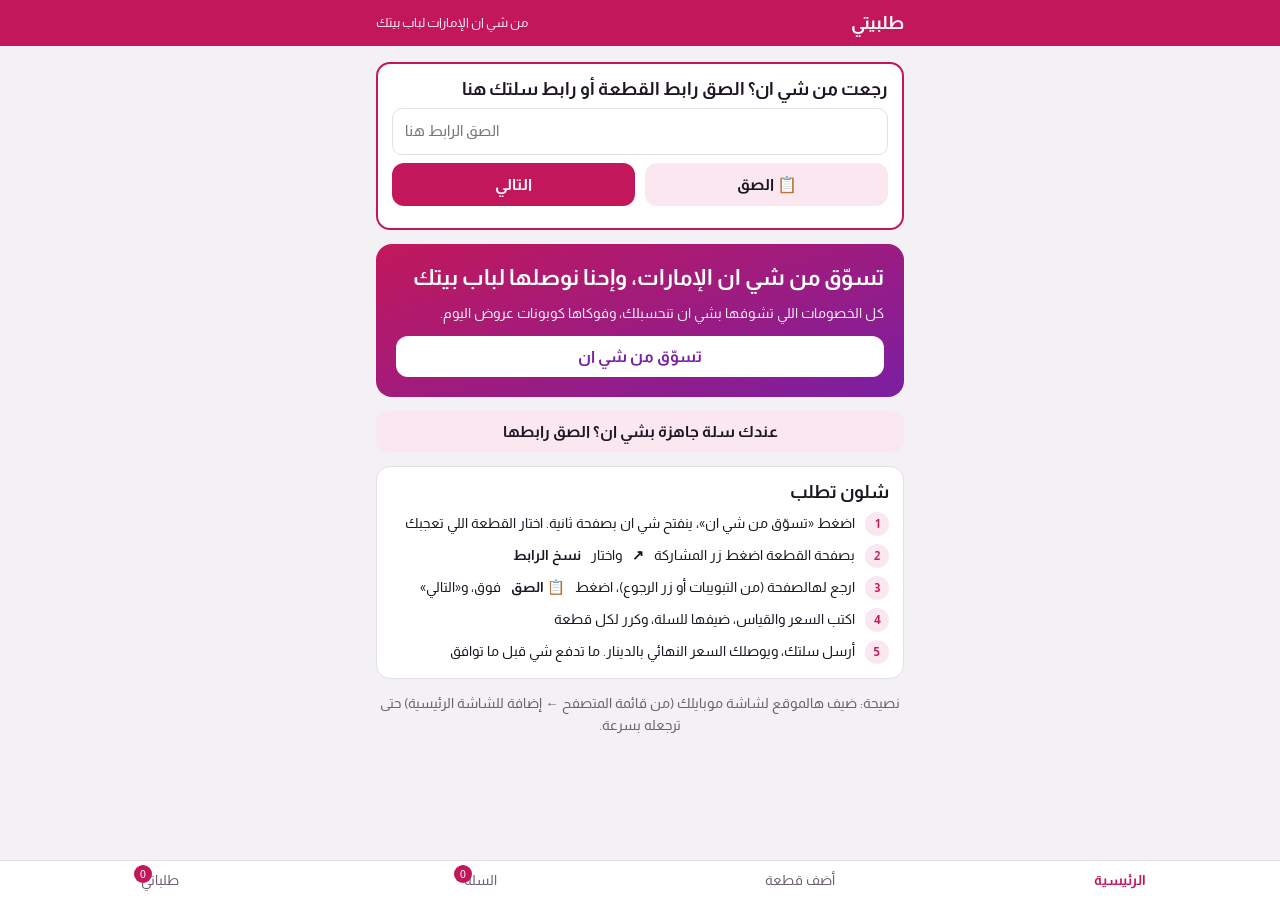
==== index.html @ acc12c3b "Detect SHEIN cart share text (onelink) as full-cart mode Co-Authored-By: Claude Opus 5.5 <noreply@an" ====
<!doctype html>
<html lang="ar" dir="rtl">
<head>
<meta charset="utf-8">
<meta name="viewport" content="width=device-width,initial-scale=1,viewport-fit=cover">
<title>طلبيتي</title>
<meta name="description" content="تسوّق من شي ان الإمارات، وإحنا نوصلها لباب بيتك بالعراق.">
<meta name="theme-color" content="#C2185B">
<link rel="manifest" href="manifest.json">
<link rel="preconnect" href="https://fonts.googleapis.com">
<link rel="stylesheet" href="https://fonts.googleapis.com/css2?family=Almarai:wght@400;700;800&display=swap">
<link rel="stylesheet" href="style.css?v=8">
</head>
<body>
<header class="bar"><div class="container"><b id="shopName">طلبيتي</b><span style="font-size:.82rem;opacity:.9">من شي ان الإمارات لباب بيتك</span></div></header>
<main class="container" id="view" aria-live="polite"></main>
<nav class="tabs" aria-label="أقسام الموقع">
  <button type="button" data-tab="home">الرئيسية</button>
  <button type="button" data-tab="add">أضف قطعة</button>
  <button type="button" data-tab="cart">السلة<span class="badge" id="cartBadge" hidden></span></button>
  <button type="button" data-tab="orders">طلباتي<span class="badge" id="ordBadge" hidden></span></button>
</nav>
<script src="config.js"></script>
<script src="supabase.js"></script>
<script>
const cfg=window.TALABITI||{};
const db=(cfg.SUPABASE_URL&&window.supabase)?supabase.createClient(cfg.SUPABASE_URL,cfg.SUPABASE_ANON_KEY):null;
const $=id=>document.getElementById(id);
const esc=s=>String(s??"").replace(/[&<>"']/g,c=>({"&":"&amp;","<":"&lt;",">":"&gt;",'"':"&quot;","'":"&#39;"}[c]));
const iqd=n=>Math.round(+n||0).toLocaleString("en-US")+" د.ع";
const aed=n=>iqd(Math.round((+n||0)*(+settings.rate_aed||0)/250)*250);
const STAGES=["انطلب من شي ان","بالطريق للعراق","وصل المخزن","بالتوصيل","تسلّم"];
const store={get(k,d){try{return JSON.parse(localStorage.getItem(k))??d}catch{return d}},set(k,v){try{localStorage.setItem(k,JSON.stringify(v))}catch{}}};
let settings={rate_aed:410,shop_name:"طلبيتي",shein_url:"https://ar.shein.com/",whatsapp:""},coupons=[],orders=[];
let cart=store.get("cart",[]),me=store.get("me",{name:"",phone:"",city:"",address:""}),codes=store.get("codes",[]);
let tab="home",flash="",draft={},shipMode=store.get("ship","air");

// رابط مشارك من تطبيق شي ان (أندرويد) أو ?link=
const qp=new URLSearchParams(location.search);
const shared=[qp.get("url"),qp.get("text"),qp.get("link")].filter(Boolean).join(" ");
const LINK_RE=/https?:\/\/[^\s]*shein\.(com|top)[^\s]*/i;
const m=shared.match(LINK_RE);
const IN_APP=/TalabitiApp/.test(navigator.userAgent);
if(m){
  const num=v=>{const x=parseFloat(String(v||"").replace(/[^0-9.]/g,""));return x>0?x:""};
  let sale=num(qp.get("sale")),orig=num(qp.get("orig"));
  if(!orig)orig=sale; if(sale&&orig&&sale>orig)[sale,orig]=[orig,sale];
  draft={link:m[0],name:(qp.get("name")||"").replace(/\s*\|\s*SHEIN.*$/i,"").slice(0,120),img:/^https:\/\//.test(qp.get("img")||"")?qp.get("img"):"",orig,sale:sale===orig?"":sale,size:(qp.get("size")||"").slice(0,30)};
  tab="add";history.replaceState(null,"",location.pathname)}

function bestCoupon(sale){return coupons.filter(c=>sale>=+c.min_aed).sort((a,b)=>b.pct-a.pct)[0]||null}
function saveCart(){store.set("cart",cart)}
function tabs(){
  document.querySelectorAll("nav.tabs button").forEach(b=>b.setAttribute("aria-current",b.dataset.tab===tab));
  const cq=cart.reduce((a,c)=>a+c.qty,0);$("cartBadge").hidden=!cq;$("cartBadge").textContent=cq;
  const need=orders.filter(o=>o.status==="quoted").length;$("ordBadge").hidden=!need;$("ordBadge").textContent=need;
}
function go(t){tab=t;render();scrollTo(0,0)}

function render(){
  tabs();const el=$("view");
  const notice=!db?`<p class="err">الموقع بعده مو مربوط بقاعدة البيانات.</p>`:"";
  if(tab==="home"){
    el.innerHTML=`${notice}
      ${IN_APP?"":`<div class="card" style="border:2px solid var(--accent)"><h3>رجعت من شي ان؟ الصق رابط القطعة أو رابط سلتك هنا</h3>
        <div class="field"><input id="hLink" class="ltr" inputmode="url" placeholder="الصق الرابط هنا" aria-label="رابط القطعة"></div>
        <div class="two"><button class="btn ghost" type="button" id="hPaste">📋 الصق</button><button class="btn" type="button" id="hNext">التالي</button></div>
        <p class="err" id="hErr"></p></div>`}
      <div class="hero"><h2>تسوّق من شي ان الإمارات، وإحنا نوصلها لباب بيتك</h2>
        <p>كل الخصومات اللي تشوفها بشي ان تنحسبلك، وفوكاها كوبونات عروض اليوم.</p>
        <a class="btn" href="${esc(settings.shein_url)}" target="_blank" rel="noopener">تسوّق من شي ان</a></div>
      <button class="btn ghost" type="button" id="goCart">عندك سلة جاهزة بشي ان؟ الصق رابطها</button>
      <div class="card"><h3>شلون تطلب</h3>${IN_APP?`<ol class="howto">
        <li>اضغط «تسوّق من شي ان» وتصفح عادي</li>
        <li>بصفحة القطعة اختار القياس واضغط <b>＋ أضف لطلبي</b></li>
        <li>تأكد من التفاصيل وضيفها للسلة، وكرر لكل قطعة</li>
        <li>أرسل سلتك، ويوصلك السعر النهائي بالدينار. ما تدفع شي قبل ما توافق</li></ol>`:`<ol class="howto">
        <li>اضغط «تسوّق من شي ان»، ينفتح شي ان بصفحة ثانية. اختار القطعة اللي تعجبك</li>
        <li>بصفحة القطعة اضغط زر المشاركة <b>↗</b> واختار <b>نسخ الرابط</b></li>
        <li>ارجع لهالصفحة (من التبويبات أو زر الرجوع)، اضغط <b>📋 الصق</b> فوق، و«التالي»</li>
        <li>اكتب السعر والقياس، ضيفها للسلة، وكرر لكل قطعة</li>
        <li>أرسل سلتك، ويوصلك السعر النهائي بالدينار. ما تدفع شي قبل ما توافق</li></ol>`}</div>
      ${coupons.length?`<h3>عروض اليوم</h3>${coupons.map(c=>`<div class="coupon"><div><b>خصم ${+c.pct}%</b><p class="sub">${+c.min_aed?`على طلبك فوق ${aed(c.min_aed)}`:"على أي طلب"}</p></div><span class="pill new ltr">${esc(c.code)}</span></div>`).join("")}<p class="sub">ما تحتاج تكتب الكود، ينحسب وحده على طلبك.</p>`:""}
      ${IN_APP?"":`<p class="sub" style="text-align:center">نصيحة: ضيف هالموقع لشاشة موبايلك (من قائمة المتصفح ← إضافة للشاشة الرئيسية) حتى ترجعله بسرعة.</p>`}
      ${settings.whatsapp?`<p class="sub" style="text-align:center">عندك سؤال؟ واتساب: <a class="ltr" href="https://wa.me/${esc(settings.whatsapp)}" target="_blank" rel="noopener">${esc(settings.whatsapp)}</a></p>`:""}`;
    $("goCart").onclick=()=>{draft={cart:true};go("add")};
    if($("hPaste"))$("hPaste").onclick=async()=>{try{const t=await navigator.clipboard.readText();$("hLink").value=t;$("hErr").textContent=""}catch{$("hErr").textContent="المتصفح ما سمح. اضغط مطولاً بالخانة واختار لصق."}};
    if($("hNext"))$("hNext").onclick=()=>{const lm=$("hLink").value.match(LINK_RE);if(!lm){$("hErr").textContent="هذا مو رابط من شي ان. انسخه من زر المشاركة بصفحة القطعة.";return}draft={link:lm[0],cart:/cart|bag|share|سلة|السلة/i.test($("hLink").value)};go("add")};
    return;
  }
  if(tab==="add"){
    const C=!!draft.cart;
    el.innerHTML=`<div class="two"><button type="button" class="btn ${C?"ghost":""}" id="mItem">قطعة وحدة</button><button type="button" class="btn ${C?"":"ghost"}" id="mCart">سلة كاملة</button></div>
      <h3>${C?"أرسل سلتك من شي ان":"أضف قطعة من شي ان"}</h3>${!C&&draft.img?`<img src="${esc(draft.img)}" alt="" style="width:100%;max-height:260px;object-fit:contain;border-radius:12px;background:var(--card)">`:""}
      ${C?`<p class="sub">بتطبيق شي ان افتح السلة ← زر المشاركة ↗ ← نسخ الرابط، والصقه هنا. حامد يفتح سلتك ويشوف كل القطع اللي اخترتها.</p>`:(draft.link?`<p class="sub">✓ وصلت القطعة. اكتب القياس واللون مثل ما اخترتها بشي ان.</p>`:"")}
      <div class="field"><label for="dLink">${C?"رابط السلة":"رابط القطعة"}</label><input id="dLink" class="ltr" inputmode="url" placeholder="الصق الرابط هنا" value="${esc(draft.link)}"></div>
      ${draft.link?"":`<button class="btn ghost" type="button" id="dPaste">📋 الصق الرابط</button>`}
      ${C?`<div class="field"><label for="dCount">كم قطعة بالسلة؟</label><input id="dCount" type="number" min="1" max="200" inputmode="numeric" value="${esc(draft.count||"")}"></div>`
         :`<div class="field"><label for="dName">شنو القطعة؟</label><input id="dName" value="${esc(draft.name)}" placeholder="مثلاً: فستان أسود"></div>`}
      ${!C&&+draft.orig>0?`<p class="num">${+draft.sale>0&&+draft.sale<+draft.orig?`<s>${aed(draft.orig)}</s> <b>${aed(draft.sale)}</b>`:`<b>${aed(draft.orig)}</b>`} <span class="sub">تقريباً</span></p>`:""}
      ${C?"":`<div class="two">
        <div class="field"><label for="dSize">القياس واللون</label><input id="dSize" value="${esc(draft.size)}" placeholder="M، أسود"></div>
        <div class="field"><label for="dQty">العدد</label><input id="dQty" type="number" min="1" max="20" value="${esc(draft.qty||1)}"></div>
      </div>`}
      ${C?"":`<p class="sub">حامد يتأكد من القطعة ويطلعلك السعر النهائي بالدينار.</p>`}
      <p class="err" id="err"></p>
      <button class="btn" type="button" id="addCart">${C?"أضف السلة لطلبي":"أضف للسلة"}</button>
      <a class="btn ghost" href="${esc(settings.shein_url)}" target="_blank" rel="noopener">ارجع لشي ان</a>`;
    const keep=()=>{draft.link=$("dLink").value;if($("dName"))draft.name=$("dName").value;if($("dCount"))draft.count=$("dCount").value};
    $("mItem").onclick=()=>{keep();draft.cart=false;render()};
    $("mCart").onclick=()=>{keep();draft.cart=true;render()};
    if($("dPaste"))$("dPaste").onclick=async()=>{try{const t=await navigator.clipboard.readText(),u=t.match(LINK_RE);$("dLink").value=u?u[0]:t}catch{$("err").textContent="المتصفح ما سمح. اضغط مطولاً بالخانة واختار لصق."}};
    $("addCart").onclick=()=>{
      if(C){
        const lm=$("dLink").value.match(LINK_RE),n=Math.round(+$("dCount").value||0);
        if(!lm){$("err").textContent="الصق رابط سلتك من شي ان.";return}
        if(!(n>0)){$("err").textContent="اكتب كم قطعة بالسلة.";return}
        cart.push({link:lm[0],name:`سلة شي ان كاملة (${n} قطعة)`,size:"—",qty:1,orig:0,sale:0,img:"",basket:true,count:n});saveCart();draft={};flash="انضافت سلتك ✓";go("cart");return;
      }
      const it={link:$("dLink").value.trim(),name:$("dName").value.trim(),orig:+draft.orig||0,sale:Math.min(+draft.sale||+draft.orig||0,+draft.orig||0),size:$("dSize").value.trim()||"—",img:draft.img||"",qty:Math.min(20,Math.max(1,+$("dQty").value||1))};
      const lm=it.link.match(LINK_RE);
      if(!lm){$("err").textContent="الصق رابط القطعة من شي ان.";return}
      it.link=lm[0];
      if(!it.name){$("err").textContent="اكتب شنو القطعة.";return}
      if(it.sale>it.orig)it.sale=it.orig;
      cart.push(it);saveCart();draft={};flash="انضافت للسلة ✓";go("cart");};
    return;
  }
  if(tab==="cart"){
    if(!cart.length){el.innerHTML=`<p class="empty">السلة فارغة. ارجع لشي ان واختار اللي يعجبك.</p><button class="btn ghost" type="button" id="goAdd">أضف قطعة</button>`;$("goAdd").onclick=()=>go("add");return}
    const sale=cart.reduce((a,i)=>a+i.sale*i.qty,0),orig=cart.reduce((a,i)=>a+i.orig*i.qty,0),c=bestCoupon(sale);
    const nextC=coupons.filter(x=>+x.min_aed>sale).sort((a,b)=>a.min_aed-b.min_aed)[0];
    el.innerHTML=`${flash?`<div class="toast">${flash}</div>`:""}<h3>سلتك</h3>
      ${cart.map((i,k)=>`<div class="line"><div class="h">${i.img?`<img src="${esc(i.img)}" alt="" style="width:48px;height:48px;object-fit:cover;border-radius:8px;flex:none">`:""}<b style="flex:1">${esc(i.name)}</b><button type="button" data-k="${k}" aria-label="احذف">✕</button></div>
        ${i.basket?`<p class="sub">حامد يفتح سلتك ويسعّرها</p></div>`:`<p class="sub">${esc(i.size)} · العدد ${i.qty}</p>${!(i.orig>0)?`<p class="sub">حامد يسعّرها</p></div>`:`
        <p class="num">${i.sale<i.orig?`<s>${aed(i.orig*i.qty)}</s> `:""}<b>${aed(i.sale*i.qty)}</b>${i.sale<i.orig?` <span class="save">-${Math.round((1-i.sale/i.orig)*100)}%</span>`:""}</p></div>`}`}`).join("")}
      ${sale>0?`<div class="quote"><div class="q"><span>المجموع التقريبي للبضاعة</span><span class="num">${aed(sale)}</span></div>
        ${c?`<div class="q d"><span>كوبون ${esc(c.code)} (${+c.pct}%)</span><span class="num">-${aed(sale*c.pct/100)}</span></div>`:""}
        ${orig>sale||c?`<div class="saved">موفّر لحد هسه ${aed(orig-sale+(c?sale*c.pct/100:0))}</div>`:""}</div>`:""}
      ${nextC&&sale>0?`<p class="sub">ضيف ${aed(nextC.min_aed-sale)} وتاخذ خصم ${+nextC.pct}% بكوبون ${esc(nextC.code)}.</p>`:""}
      ${settings.ship_sea_per_cbm==null?"":`<div class="card"><h3>طريقة الشحن</h3><div class="two">
        <button type="button" class="opt" data-ship="air" aria-pressed="${shipMode==="air"}">✈️ جوي<small>أسرع</small></button>
        <button type="button" class="opt" data-ship="sea" aria-pressed="${shipMode==="sea"}">🚢 بحري<small>أرخص وياخذ وقت أكثر</small></button></div>
        <p class="sub">سعر الشحن يوصلك ويّا السعر النهائي.</p></div>`}
      <div class="card"><h3>معلومات التوصيل</h3>
        <div class="field"><label for="cName">الاسم</label><input id="cName" autocomplete="name" value="${esc(me.name)}"></div>
        <div class="field"><label for="cPhone">رقم الموبايل</label><input id="cPhone" class="ltr" inputmode="tel" autocomplete="tel" placeholder="07xx xxx xxxx" value="${esc(me.phone)}"></div>
        <div class="two"><div class="field"><label for="cCity">المحافظة</label><input id="cCity" value="${esc(me.city)}"></div>
        <div class="field"><label for="cAddr">المنطقة / أقرب نقطة دالة</label><input id="cAddr" value="${esc(me.address)}"></div></div>
        <div class="field"><label for="cNote">ملاحظة (اختياري)</label><input id="cNote"></div></div>
      <p class="err" id="err"></p>
      <button class="btn" type="button" id="send">أرسل طلبي</button>
      <p class="sub">السعر النهائي بالدينار (ويّا الشحن والتوصيل) يوصلك بعد المراجعة.</p>`;
    flash="";
    el.querySelectorAll("[data-k]").forEach(b=>b.onclick=()=>{cart.splice(+b.dataset.k,1);saveCart();render()});
    el.querySelectorAll("[data-ship]").forEach(b=>b.onclick=()=>{shipMode=b.dataset.ship;store.set("ship",shipMode);el.querySelectorAll("[data-ship]").forEach(x=>x.setAttribute("aria-pressed",x===b))});
    $("send").onclick=async()=>{
      me={name:$("cName").value.trim(),phone:$("cPhone").value.trim(),city:$("cCity").value.trim(),address:$("cAddr").value.trim()};
      if(me.name.length<2||!me.city){$("err").textContent="اكتب اسمك ومحافظتك.";return}
      if(!/^(0?7\d{9}|9647\d{9})$/.test(me.phone.replace(/\D/g,""))){$("err").textContent="اكتب رقم موبايل عراقي صحيح، مثل 07701234567.";return}
      if(!db){$("err").textContent="الموقع بعده مو مربوط، جرّب بعدين.";return}
      store.set("me",me);$("send").disabled=true;$("send").textContent="دا يرسل…";
      const args={p_name:me.name,p_phone:me.phone,p_city:me.city,p_address:me.address,p_note:$("cNote").value,p_items:cart};
      let {data,error}=settings.ship_sea_per_cbm==null?await db.rpc("place_order",args):await db.rpc("place_order",{...args,p_ship_mode:shipMode});
      // قاعدة بيانات قديمة بدون اختيار الشحن: نرسل بدونه ونكتبه بالملاحظة
      if(error&&/function|schema cache/i.test(error.message||""))({data,error}=await db.rpc("place_order",{...args,p_note:(args.p_note+" · شحن "+(shipMode==="sea"?"بحري":"جوي")).trim()}));
      if(error){$("err").textContent=error.message||"صار خطأ، جرّب مرة ثانية.";$("send").disabled=false;$("send").textContent="أرسل طلبي";return}
      const row=Array.isArray(data)?data[0]:data;codes.push(row.code);store.set("codes",codes);
      cart=[];saveCart();flash=`انرسل طلبك. رقم الطلب ${row.id}، ونرجعلك بالسعر قريباً.`;await loadOrders();go("orders");};
    return;
  }
  // orders
  el.innerHTML=`${flash?`<div class="toast">${flash}</div>`:""}${orders.length?orders.map(o=>{
    const items=o.items.map(i=>`${esc(i.name)} (${esc(i.size)}) × ${i.qty}`).join("<br>");
    if(o.status==="pending")return`<div class="card order"><div class="h"><b>طلب #${o.id}</b><span class="pill wait">بانتظار التسعير</span></div><p class="sub">${items}</p></div>`;
    if(o.status==="rejected"||o.status==="cancelled")return`<div class="card order"><div class="h"><b>طلب #${o.id}</b><span class="pill off">${o.status==="rejected"?"مرفوض":"ملغي"}</span></div><p class="sub">${items}</p>${o.admin_note?`<p class="sub">${esc(o.admin_note)}</p>`:""}</div>`;
    const itemDisc=(o.orig_aed-o.sale_aed)*(o.goods_iqd/((o.sale_aed*(1-(o.coupon_pct||0)/100))||1));
    const box=`<div class="quote">
      <div class="q"><span>السعر الأصلي</span><span class="num"><s>${iqd(+o.goods_iqd+ +o.saved_iqd)}</s></span></div>
      ${+o.saved_iqd>0?`<div class="q d"><span>خصومات${o.coupon_code?` وكوبون ${esc(o.coupon_code)}`:""}</span><span class="num">-${iqd(o.saved_iqd)}</span></div>`:""}
      <div class="q"><span>الشحن للعراق ${o.ship_mode==="sea"?"(بحري 🚢)":"(جوي ✈️)"}</span><span class="num">${iqd(o.ship_iqd)}</span></div>
      <div class="q"><span>خدمة الطلب</span><span class="num">${iqd(o.comm_iqd)}</span></div>
      <div class="q"><span>التوصيل</span><span class="num">${iqd(o.delivery_iqd)}</span></div>
      <div class="q t"><span>المجموع</span><span class="num">${iqd(o.total_iqd)}</span></div></div>
      ${+o.saved_iqd>0?`<div class="saved">وفّرت ${iqd(o.saved_iqd)} بالخصومات</div>`:""}${o.admin_note?`<p class="sub">${esc(o.admin_note)}</p>`:""}`;
    if(o.status==="quoted")return`<div class="card order"><div class="h"><b>طلب #${o.id}</b><span class="pill new">وصل السعر</span></div><p class="sub">${items}</p>${box}
      <button class="btn" type="button" data-acc="${esc(o.code)}">موافق، أريد أطلبه</button><p class="sub">بعد الموافقة نتواصل وياك لدفع العربون ${iqd(o.deposit_iqd)}.</p></div>`;
    return`<div class="card order"><div class="h"><b>طلب #${o.id}</b><span class="num">${iqd(o.total_iqd)}</span></div><p class="sub">${items}</p>
      ${+o.paid_iqd>0?`<p class="sub">✓ دفعت لحد هسه: <b class="num">${iqd(o.paid_iqd)}</b></p>`:`<p class="sub">العربون: ${o.deposit_paid?"مدفوع ✓":`بانتظار الدفع (${iqd(o.deposit_iqd)})`}</p>`}
      ${o.stage<4?`<p class="sub">💵 المتبقي تدفعه نقداً من تستلم: <b class="num">${iqd(Math.max(0,o.total_iqd-(+o.paid_iqd>0?o.paid_iqd:(o.deposit_paid?o.deposit_iqd:0))))}</b></p>`:`<p class="sub">✓ تسلّمت طلبك. شكراً لثقتك!</p>`}
      ${o.eta&&o.stage<4?`<p class="sub">📦 يوصلك تقريباً: <b>${new Date(o.eta+"T12:00").toLocaleDateString("ar-IQ",{weekday:"long",day:"numeric",month:"long"})}</b></p>`:""}
      <ul class="track">${STAGES.map((s,i)=>`<li class="${i<=o.stage&&(o.stage>0||o.deposit_paid||+o.paid_iqd>0)?"done":""}">${s}</li>`).join("")}</ul></div>`;
  }).join(""):`<p class="empty">${codes.length?"دا نحمّل طلباتك…":"ماكو طلبات بعد."}</p>`}
  ${codes.length?`<button class="btn ghost" type="button" id="refresh">حدّث</button>`:""}`;
  flash="";
  el.querySelectorAll("[data-acc]").forEach(b=>b.onclick=async()=>{b.disabled=true;
    const {error}=await db.rpc("accept_order",{p_phone:me.phone,p_code:b.dataset.acc});
    if(error){b.disabled=false;alertBox(error.message);return}
    flash="تم. راح نتواصل وياك لدفع العربون.";await loadOrders();render();});
  if($("refresh"))$("refresh").onclick=async()=>{await loadOrders();render()};
}
function alertBox(t){const p=document.createElement("p");p.className="err";p.textContent=t;$("view").prepend(p)}

async function loadOrders(){
  if(!db||!codes.length||!me.phone)return;
  const {data}=await db.rpc("track_orders",{p_phone:me.phone,p_codes:codes});
  if(data)orders=data;
}
async function boot(){
  render();
  if(!db)return;
  const [s,c]=await Promise.all([db.from("settings").select("*").eq("id",1).single(),db.from("coupons").select("*").eq("active",true)]);
  if(s.data){settings=s.data;$("shopName").textContent=settings.shop_name;document.title=settings.shop_name}
  if(c.data)coupons=c.data;
  await loadOrders();render();
}
document.querySelector("nav.tabs").onclick=async e=>{const b=e.target.closest("button");if(!b)return;if(b.dataset.tab==="orders")await loadOrders();go(b.dataset.tab)};
boot();
</script>
</body>
</html>
---- style.css ----
:root{
  --bg:#F3F1F4; --card:#FFFFFF; --ink:#1D1622; --mute:#6B6170; --line:#E4DEE7;
  --accent:#C2185B; --accent-fg:#FFFFFF; --soft:#FBE7EF; --ok:#2E7D5B; --warn:#B26A00; --deal:#D93025;
  --display:"Almarai",Tahoma,sans-serif;
  --body:"Almarai","Segoe UI",Tahoma,sans-serif;
}
@media (prefers-color-scheme:dark){:root{
  --bg:#141016; --card:#1E1921; --ink:#F2EDF4; --mute:#A79CAD; --line:#332B37;
  --accent:#F06292; --accent-fg:#1D0A12; --soft:#3A1A27; --ok:#6CC59B; --warn:#E5A54B; --deal:#FF7A6E; color-scheme:dark}}
*{box-sizing:border-box}
html,body{margin:0}
body{background:var(--bg);color:var(--ink);font-family:var(--body);font-size:15px;line-height:1.65;direction:rtl;padding-bottom:env(safe-area-inset-bottom,0px)}
h1,h2,h3{font-family:var(--display);margin:0;line-height:1.3;text-wrap:balance}
p{margin:0}
a{color:inherit}
:focus-visible{outline:3px solid var(--accent);outline-offset:2px}
.num{font-variant-numeric:tabular-nums}
.sub{color:var(--mute);font-size:.85rem}
s{color:var(--mute)}
.save{color:var(--deal);font-weight:600}
.container{max-width:560px;margin:0 auto;padding-left:max(16px,env(safe-area-inset-left,0px));padding-right:max(16px,env(safe-area-inset-right,0px))}
.wide{max-width:1100px}
header.bar{background:var(--accent);color:var(--accent-fg);position:sticky;top:0;z-index:5;padding-top:env(safe-area-inset-top,0px)}
header.bar .container{display:flex;justify-content:space-between;align-items:center;padding-block:12px}
header.bar b{font:700 1.15rem var(--display)}
main{padding-block:16px 96px;display:grid;gap:14px}
nav.tabs{position:fixed;bottom:0;left:0;right:0;background:var(--card);border-top:1px solid var(--line);display:flex;z-index:5;padding-bottom:env(safe-area-inset-bottom,0px)}
nav.tabs button{flex:1;padding:12px 4px;background:none;border:0;font:500 .85rem var(--body);color:var(--mute);cursor:pointer;position:relative}
nav.tabs button[aria-current="true"]{color:var(--accent);font-weight:700}
.badge{position:absolute;top:4px;left:calc(50% - 26px);background:var(--accent);color:var(--accent-fg);font-size:.7rem;min-width:18px;height:18px;border-radius:9px;display:grid;place-items:center;padding:0 4px}
input,select,textarea{font:inherit;padding:10px 12px;border:1.5px solid var(--line);border-radius:10px;background:var(--card);color:var(--ink);width:100%;min-width:0}
.field{display:grid;gap:4px}
.field label{font-size:.82rem;color:var(--mute)}
.two{display:grid;grid-template-columns:1fr 1fr;gap:10px}
.btn{font:600 1rem var(--display);padding:12px;border-radius:12px;border:0;background:var(--accent);color:var(--accent-fg);cursor:pointer;width:100%;text-align:center;text-decoration:none;display:block}
.btn[disabled]{opacity:.6;cursor:wait}
.btn.ghost{background:var(--soft);color:var(--ink)}
.btn.sm{width:auto;padding:7px 14px;font-size:.85rem;display:inline-block}
.toast{background:var(--ok);color:#fff;padding:10px 12px;border-radius:10px;font-size:.9rem}
.err{color:var(--deal);font-size:.88rem}
.card{background:var(--card);border:1px solid var(--line);border-radius:14px;padding:14px;display:grid;gap:8px}
.hero{background:linear-gradient(160deg,var(--accent),#7B1FA2);color:#fff;border-radius:16px;padding:20px;display:grid;gap:10px}
.hero h2{font-size:1.35rem}
.hero p{opacity:.92;font-size:.9rem}
.hero .btn{background:#fff;color:#7B1FA2}
.coupon{display:flex;justify-content:space-between;align-items:center;gap:10px;border:1.5px dashed var(--deal);border-radius:12px;padding:10px 12px;background:color-mix(in srgb,var(--deal) 6%,transparent)}
.coupon b{font:700 1.05rem var(--display);color:var(--deal)}
.howto{list-style:none;padding:0;margin:0;display:grid;gap:8px;counter-reset:h}
.howto li{counter-increment:h;display:flex;gap:10px;font-size:.9rem}
.howto li::before{content:counter(h);flex:none;width:24px;height:24px;border-radius:50%;background:var(--soft);color:var(--accent);display:grid;place-items:center;font-weight:700;font-size:.8rem}
.line{border-bottom:1px solid var(--line);padding-bottom:10px;display:grid;gap:2px}
.line .h,.order .h{display:flex;justify-content:space-between;gap:8px;align-items:center}
.line button{background:none;border:0;color:var(--mute);cursor:pointer;font-size:1rem}
.quote{border:1.5px dashed var(--line);border-radius:10px;padding:10px}
.q{display:flex;justify-content:space-between;padding:2px 0;font-size:.9rem}
.q.d{color:var(--deal)}
.q.t{border-top:1.5px dashed var(--line);margin-top:6px;padding-top:6px;font:700 1.05rem var(--display)}
.saved{background:color-mix(in srgb,var(--deal) 10%,transparent);color:var(--deal);border-radius:8px;padding:6px 10px;font-weight:600;font-size:.9rem;text-align:center}
.track{list-style:none;padding:0;margin:4px 0 0;display:grid;gap:3px;font-size:.85rem}
.track li{display:flex;gap:8px;align-items:center;color:var(--mute)}
.track li::before{content:"";width:10px;height:10px;border-radius:50%;border:2px solid var(--line);flex:none}
.track li.done{color:var(--ink)}
.track li.done::before{background:var(--ok);border-color:var(--ok)}
.empty{color:var(--mute);text-align:center;padding:40px 0}
.pill{font-size:.75rem;padding:2px 10px;border-radius:999px;font-weight:600;white-space:nowrap}
.pill.wait{background:color-mix(in srgb,var(--warn) 18%,transparent);color:var(--warn)}
.pill.ok{background:color-mix(in srgb,var(--ok) 16%,transparent);color:var(--ok)}
.pill.new{background:var(--soft);color:var(--accent)}
.pill.off{background:var(--bg);color:var(--mute)}
.ltr{direction:ltr;unicode-bidi:isolate;word-break:break-all}
.opt{display:grid;gap:2px;text-align:center;padding:12px 8px;border-radius:12px;border:1.5px solid var(--line);background:var(--card);color:var(--ink);font:700 1rem var(--display);cursor:pointer}
.opt small{font:400 .75rem var(--body);color:var(--mute)}
.opt[aria-pressed="true"]{border-color:var(--accent);background:var(--soft);box-shadow:0 0 0 1px var(--accent)}
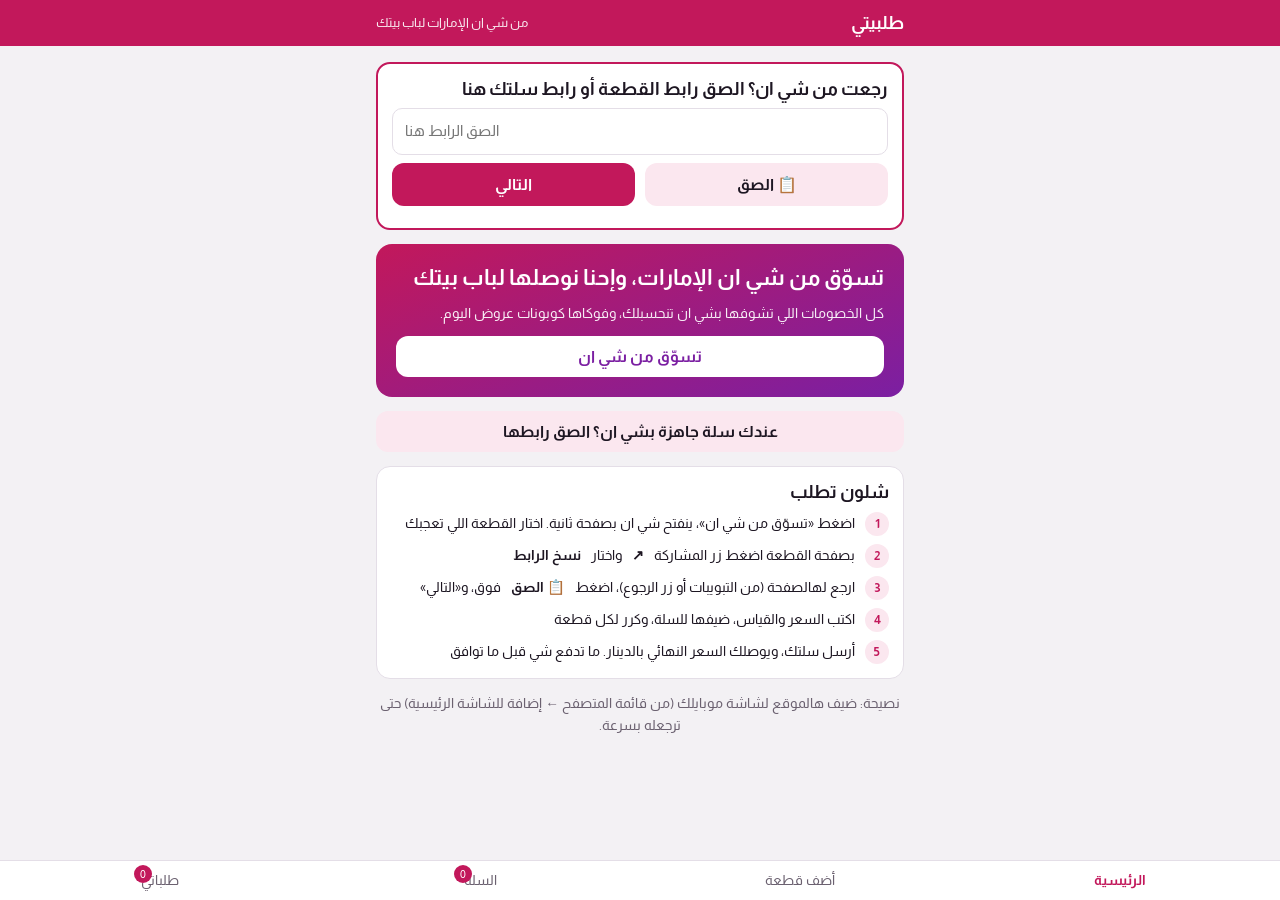
==== commit a92f43bd: "Instant cart price from a screenshot; send opens WhatsApp The customer uploads a screenshot of their" ====
--- a/index.html
+++ b/index.html
@@ -50,6 +50,25 @@
 
 function bestCoupon(sale){return coupons.filter(c=>sale>=+c.min_aed).sort((a,b)=>b.pct-a.pct)[0]||null}
 function saveCart(){store.set("cart",cart)}
+const KG_PC=0.35;
+const waNum=v=>{let d=String(v||"").replace(/\D/g,"");if(d.startsWith("00"))d=d.slice(2);if(d.startsWith("0"))d="964"+d.slice(1);return d.length>=10?d:""};
+// نفس حساب السيرفر: كوبون + شحن جوي بوزن تقريبي للقطع + خدمة + توصيل
+function estimate(sale,pcs,mode){const S=settings,c=bestCoupon(sale),net=sale-(c?sale*c.pct/100:0),R=+S.rate_aed||0;
+  const goods=Math.round(net*R),ship=mode==="sea"?null:Math.round(Math.round(pcs*KG_PC*100)/100*(+S.ship_per_kg||0)),comm=Math.round(net*R*(+S.commission_pct||0)/100),del=+S.delivery||0;
+  return{c,goods,ship,comm,del,total:goods+(ship||0)+comm+del,saved:Math.round((sale-net)*R)}}
+function estBox(e){return`<div class="quote">
+  <div class="q"><span>البضاعة${e.c?` (بعد كوبون ${esc(e.c.code)} ${+e.c.pct}%)`:""}</span><span class="num">${iqd(e.goods)}</span></div>
+  <div class="q"><span>الشحن للعراق</span><span class="num">${e.ship==null?"بعد القياس":iqd(e.ship)}</span></div>
+  <div class="q"><span>خدمة الطلب</span><span class="num">${iqd(e.comm)}</span></div>
+  <div class="q"><span>التوصيل</span><span class="num">${iqd(e.del)}</span></div>
+  <div class="q t"><span>${e.ship==null?"المجموع بدون الشحن":"السعر النهائي"}</span><span class="num">${iqd(e.total)}</span></div></div>
+  ${e.saved>0?`<div class="saved">وفّرت ${iqd(e.saved)} بالكوبون</div>`:""}`}
+function readBox(R){return`<p class="sub">✓ قرينا سلتك: <b>${R.pieces}</b> قطعة، المجموع <b class="num">${R.total} ${R.currency==="USD"?"$":R.currency==="AED"?"درهم":R.currency}</b>. إذا الرقم غلط ارفع صورة أوضح.</p>${estBox(estimate(R.total_aed,R.pieces,shipMode))}`}
+// نصغّر الصورة قبل لا نرفعها حتى تروح بسرعة
+function shrink(file){return new Promise((res,rej)=>{const img=new Image(),u=URL.createObjectURL(file);
+  img.onload=()=>{const M=1568,k=Math.min(1,M/Math.max(img.width,img.height)),cv=document.createElement("canvas");cv.width=Math.round(img.width*k);cv.height=Math.round(img.height*k);
+    cv.getContext("2d").drawImage(img,0,0,cv.width,cv.height);URL.revokeObjectURL(u);res(cv.toDataURL("image/jpeg",0.85))};
+  img.onerror=()=>{URL.revokeObjectURL(u);rej(new Error("img"))};img.src=u})}
 function tabs(){
   document.querySelectorAll("nav.tabs button").forEach(b=>b.setAttribute("aria-current",b.dataset.tab===tab));
   const cq=cart.reduce((a,c)=>a+c.qty,0);$("cartBadge").hidden=!cq;$("cartBadge").textContent=cq;
@@ -92,10 +111,12 @@
     const C=!!draft.cart;
     el.innerHTML=`<div class="two"><button type="button" class="btn ${C?"ghost":""}" id="mItem">قطعة وحدة</button><button type="button" class="btn ${C?"":"ghost"}" id="mCart">سلة كاملة</button></div>
       <h3>${C?"أرسل سلتك من شي ان":"أضف قطعة من شي ان"}</h3>${!C&&draft.img?`<img src="${esc(draft.img)}" alt="" style="width:100%;max-height:260px;object-fit:contain;border-radius:12px;background:var(--card)">`:""}
-      ${C?`<p class="sub">بتطبيق شي ان افتح السلة ← زر المشاركة ↗ ← نسخ الرابط، والصقه هنا. حامد يفتح سلتك ويشوف كل القطع اللي اخترتها.</p>`:(draft.link?`<p class="sub">✓ وصلت القطعة. اكتب القياس واللون مثل ما اخترتها بشي ان.</p>`:"")}
+      ${C?`<p class="sub">١) بتطبيق شي ان افتح السلة ← زر المشاركة ↗ ← نسخ الرابط، والصقه هنا.<br>٢) صوّر سلتك (سكرين شوت) وبيها المجموع، وارفعها، ويطلعلك السعر النهائي بالدينار فوراً.</p>`:(draft.link?`<p class="sub">✓ وصلت القطعة. اكتب القياس واللون مثل ما اخترتها بشي ان.</p>`:"")}
       <div class="field"><label for="dLink">${C?"رابط السلة":"رابط القطعة"}</label><input id="dLink" class="ltr" inputmode="url" placeholder="الصق الرابط هنا" value="${esc(draft.link)}"></div>
       ${draft.link?"":`<button class="btn ghost" type="button" id="dPaste">📋 الصق الرابط</button>`}
-      ${C?`<div class="field"><label for="dCount">كم قطعة بالسلة؟</label><input id="dCount" type="number" min="1" max="200" inputmode="numeric" value="${esc(draft.count||"")}"></div>`
+      ${C?`<label class="btn ${draft.read?"ghost":""}" for="dImg" id="dImgL" style="cursor:pointer">📷 ${draft.read?"غيّر صورة السلة":"ارفع صورة سلتك"}</label><input id="dImg" type="file" accept="image/*" hidden>
+         <div id="dEst">${draft.read?readBox(draft.read):draft.readMsg?`<p class="sub">${esc(draft.readMsg)}</p>`:""}</div>
+         ${draft.read?"":`<div class="field"><label for="dCount">كم قطعة بالسلة؟</label><input id="dCount" type="number" min="1" max="200" inputmode="numeric" value="${esc(draft.count||"")}"></div>`}`
          :`<div class="field"><label for="dName">شنو القطعة؟</label><input id="dName" value="${esc(draft.name)}" placeholder="مثلاً: فستان أسود"></div>`}
       ${!C&&+draft.orig>0?`<p class="num">${+draft.sale>0&&+draft.sale<+draft.orig?`<s>${aed(draft.orig)}</s> <b>${aed(draft.sale)}</b>`:`<b>${aed(draft.orig)}</b>`} <span class="sub">تقريباً</span></p>`:""}
       ${C?"":`<div class="two">
@@ -107,15 +128,25 @@
       <button class="btn" type="button" id="addCart">${C?"أضف السلة لطلبي":"أضف للسلة"}</button>
       <a class="btn ghost" href="${esc(settings.shein_url)}" target="_blank" rel="noopener">ارجع لشي ان</a>`;
     const keep=()=>{draft.link=$("dLink").value;if($("dName"))draft.name=$("dName").value;if($("dCount"))draft.count=$("dCount").value};
+    if($("dImg"))$("dImg").onchange=async()=>{const f=$("dImg").files[0];if(!f)return;keep();
+      $("dEst").innerHTML=`<p class="sub">⏳ دا نقرا سلتك…</p>`;$("dImgL").style.pointerEvents="none";$("addCart").disabled=true;
+      let res=null;
+      try{const image=await shrink(f);const {data,error}=await db.functions.invoke("cart-price",{body:{image}});res=error?null:data}catch{}
+      draft.read=null;draft.readMsg="";
+      if(res&&res.ok&&res.read_id){draft.read={read_id:res.read_id,total:res.total,currency:res.currency,pieces:res.pieces,total_aed:res.total_aed};draft.count=res.pieces}
+      else if(res&&res.ok){draft.count=res.pieces;draft.readMsg=`قريت: ${res.pieces} قطعة بمجموع ${res.total} ${res.currency==="USD"?"دولار":res.currency==="AED"?"درهم":res.currency}. حامد يأكدلك السعر النهائي.`}
+      else draft.readMsg=res&&res.nokey?"اكتب عدد القطع، وحامد يسعّر سلتك ويرجعلك.":(res&&res.reason)||"ما كدرنا نقرا الصورة هسه. اكتب عدد القطع، وحامد يسعّر سلتك.";
+      render()};
     $("mItem").onclick=()=>{keep();draft.cart=false;render()};
     $("mCart").onclick=()=>{keep();draft.cart=true;render()};
     if($("dPaste"))$("dPaste").onclick=async()=>{try{const t=await navigator.clipboard.readText(),u=t.match(LINK_RE);$("dLink").value=u?u[0]:t}catch{$("err").textContent="المتصفح ما سمح. اضغط مطولاً بالخانة واختار لصق."}};
     $("addCart").onclick=()=>{
       if(C){
-        const lm=$("dLink").value.match(LINK_RE),n=Math.round(+$("dCount").value||0);
+        const lm=$("dLink").value.match(LINK_RE),R=draft.read,n=R?R.pieces:Math.round(+$("dCount").value||0);
         if(!lm){$("err").textContent="الصق رابط سلتك من شي ان.";return}
-        if(!(n>0)){$("err").textContent="اكتب كم قطعة بالسلة.";return}
-        cart.push({link:lm[0],name:`سلة شي ان كاملة (${n} قطعة)`,size:"—",qty:1,orig:0,sale:0,img:"",basket:true,count:n});saveCart();draft={};flash="انضافت سلتك ✓";go("cart");return;
+        if(!(n>0)){$("err").textContent="ارفع صورة سلتك، أو اكتب كم قطعة بيها.";return}
+        cart.push(R?{link:lm[0],name:`سلة شي ان كاملة (${n} قطعة)`,size:"—",qty:1,orig:R.total_aed,sale:R.total_aed,img:"",basket:true,count:n,read_id:R.read_id}
+                   :{link:lm[0],name:`سلة شي ان كاملة (${n} قطعة)`,size:"—",qty:1,orig:0,sale:0,img:"",basket:true,count:n});saveCart();draft={};flash="انضافت سلتك ✓";go("cart");return;
       }
       const it={link:$("dLink").value.trim(),name:$("dName").value.trim(),orig:+draft.orig||0,sale:Math.min(+draft.sale||+draft.orig||0,+draft.orig||0),size:$("dSize").value.trim()||"—",img:draft.img||"",qty:Math.min(20,Math.max(1,+$("dQty").value||1))};
       const lm=it.link.match(LINK_RE);
@@ -129,19 +160,20 @@
   if(tab==="cart"){
     if(!cart.length){el.innerHTML=`<p class="empty">السلة فارغة. ارجع لشي ان واختار اللي يعجبك.</p><button class="btn ghost" type="button" id="goAdd">أضف قطعة</button>`;$("goAdd").onclick=()=>go("add");return}
     const sale=cart.reduce((a,i)=>a+i.sale*i.qty,0),orig=cart.reduce((a,i)=>a+i.orig*i.qty,0),c=bestCoupon(sale);
+    const allP=cart.every(i=>i.basket&&i.read_id&&i.sale>0),pcs=cart.reduce((a,i)=>a+(i.basket?+i.count||1:i.qty),0);
     const nextC=coupons.filter(x=>+x.min_aed>sale).sort((a,b)=>a.min_aed-b.min_aed)[0];
     el.innerHTML=`${flash?`<div class="toast">${flash}</div>`:""}<h3>سلتك</h3>
       ${cart.map((i,k)=>`<div class="line"><div class="h">${i.img?`<img src="${esc(i.img)}" alt="" style="width:48px;height:48px;object-fit:cover;border-radius:8px;flex:none">`:""}<b style="flex:1">${esc(i.name)}</b><button type="button" data-k="${k}" aria-label="احذف">✕</button></div>
-        ${i.basket?`<p class="sub">حامد يفتح سلتك ويسعّرها</p></div>`:`<p class="sub">${esc(i.size)} · العدد ${i.qty}</p>${!(i.orig>0)?`<p class="sub">حامد يسعّرها</p></div>`:`
+        ${i.basket?`<p class="sub">${i.count} قطعة</p>${i.read_id&&i.sale>0?`<p class="num"><b>${aed(i.sale)}</b></p>`:`<p class="sub">حامد يفتح سلتك ويسعّرها</p>`}</div>`:`<p class="sub">${esc(i.size)} · العدد ${i.qty}</p>${!(i.orig>0)?`<p class="sub">حامد يسعّرها</p></div>`:`
         <p class="num">${i.sale<i.orig?`<s>${aed(i.orig*i.qty)}</s> `:""}<b>${aed(i.sale*i.qty)}</b>${i.sale<i.orig?` <span class="save">-${Math.round((1-i.sale/i.orig)*100)}%</span>`:""}</p></div>`}`}`).join("")}
-      ${sale>0?`<div class="quote"><div class="q"><span>المجموع التقريبي للبضاعة</span><span class="num">${aed(sale)}</span></div>
+      ${allP?`<h3>سعرك النهائي</h3>${estBox(estimate(sale,pcs,shipMode))}`:sale>0?`<div class="quote"><div class="q"><span>المجموع التقريبي للبضاعة</span><span class="num">${aed(sale)}</span></div>
         ${c?`<div class="q d"><span>كوبون ${esc(c.code)} (${+c.pct}%)</span><span class="num">-${aed(sale*c.pct/100)}</span></div>`:""}
         ${orig>sale||c?`<div class="saved">موفّر لحد هسه ${aed(orig-sale+(c?sale*c.pct/100:0))}</div>`:""}</div>`:""}
-      ${nextC&&sale>0?`<p class="sub">ضيف ${aed(nextC.min_aed-sale)} وتاخذ خصم ${+nextC.pct}% بكوبون ${esc(nextC.code)}.</p>`:""}
+      ${nextC&&sale>0&&!allP?`<p class="sub">ضيف ${aed(nextC.min_aed-sale)} وتاخذ خصم ${+nextC.pct}% بكوبون ${esc(nextC.code)}.</p>`:""}
       ${settings.ship_sea_per_cbm==null?"":`<div class="card"><h3>طريقة الشحن</h3><div class="two">
         <button type="button" class="opt" data-ship="air" aria-pressed="${shipMode==="air"}">✈️ جوي<small>أسرع</small></button>
         <button type="button" class="opt" data-ship="sea" aria-pressed="${shipMode==="sea"}">🚢 بحري<small>أرخص وياخذ وقت أكثر</small></button></div>
-        <p class="sub">سعر الشحن يوصلك ويّا السعر النهائي.</p></div>`}
+        <p class="sub">${allP?"البحري ينحسب بعد ما نقيس الشحنة، وحامد يرجعلك بالسعر.":"سعر الشحن يوصلك ويّا السعر النهائي."}</p></div>`}
       <div class="card"><h3>معلومات التوصيل</h3>
         <div class="field"><label for="cName">الاسم</label><input id="cName" autocomplete="name" value="${esc(me.name)}"></div>
         <div class="field"><label for="cPhone">رقم الموبايل</label><input id="cPhone" class="ltr" inputmode="tel" autocomplete="tel" placeholder="07xx xxx xxxx" value="${esc(me.phone)}"></div>
@@ -149,11 +181,11 @@
         <div class="field"><label for="cAddr">المنطقة / أقرب نقطة دالة</label><input id="cAddr" value="${esc(me.address)}"></div></div>
         <div class="field"><label for="cNote">ملاحظة (اختياري)</label><input id="cNote"></div></div>
       <p class="err" id="err"></p>
-      <button class="btn" type="button" id="send">أرسل طلبي</button>
-      <p class="sub">السعر النهائي بالدينار (ويّا الشحن والتوصيل) يوصلك بعد المراجعة.</p>`;
+      <button class="btn" type="button" id="send">${allP&&shipMode!=="sea"?"أكّد طلبي بهذا السعر":"أرسل طلبي"}</button>
+      <p class="sub">${allP&&shipMode!=="sea"?"الشحن الجوي محسوب على وزن تقريبي للقطع.":"السعر النهائي بالدينار (ويّا الشحن والتوصيل) يوصلك بعد المراجعة."}</p>`;
     flash="";
     el.querySelectorAll("[data-k]").forEach(b=>b.onclick=()=>{cart.splice(+b.dataset.k,1);saveCart();render()});
-    el.querySelectorAll("[data-ship]").forEach(b=>b.onclick=()=>{shipMode=b.dataset.ship;store.set("ship",shipMode);el.querySelectorAll("[data-ship]").forEach(x=>x.setAttribute("aria-pressed",x===b))});
+    el.querySelectorAll("[data-ship]").forEach(b=>b.onclick=()=>{shipMode=b.dataset.ship;store.set("ship",shipMode);el.querySelectorAll("[data-ship]").forEach(x=>x.setAttribute("aria-pressed",x===b));if(allP)render()});
     $("send").onclick=async()=>{
       me={name:$("cName").value.trim(),phone:$("cPhone").value.trim(),city:$("cCity").value.trim(),address:$("cAddr").value.trim()};
       if(me.name.length<2||!me.city){$("err").textContent="اكتب اسمك ومحافظتك.";return}
@@ -166,7 +198,12 @@
       if(error&&/function|schema cache/i.test(error.message||""))({data,error}=await db.rpc("place_order",{...args,p_note:(args.p_note+" · شحن "+(shipMode==="sea"?"بحري":"جوي")).trim()}));
       if(error){$("err").textContent=error.message||"صار خطأ، جرّب مرة ثانية.";$("send").disabled=false;$("send").textContent="أرسل طلبي";return}
       const row=Array.isArray(data)?data[0]:data;codes.push(row.code);store.set("codes",codes);
-      cart=[];saveCart();flash=`انرسل طلبك. رقم الطلب ${row.id}، ونرجعلك بالسعر قريباً.`;await loadOrders();go("orders");};
+      cart=[];saveCart();await loadOrders();const placed=orders.find(o=>o.code===row.code);
+      flash=placed&&placed.status==="accepted"?`تم تأكيد طلبك ✓ رقم الطلب ${row.id}. راح نتواصل وياك.`:`انرسل طلبك. رقم الطلب ${row.id}، ونرجعلك بالسعر قريباً.`;go("orders");
+      // بعد ما ينحفظ بالنظام نفتح الواتساب برسالة جاهزة
+      const wa=waNum(settings.whatsapp);if(wa){const txt=[`مرحبا، سويت طلب من ${settings.shop_name||"الموقع"}`,`رقم الطلب: ${row.id} (كود ${row.code})`,
+        placed&&placed.status==="accepted"?`السعر النهائي: ${iqd(placed.total_iqd)}`:"بانتظار التسعير",`الاسم: ${me.name} · ${me.city}`].join("\n");
+        const u=`https://wa.me/${wa}?text=${encodeURIComponent(txt)}`;const w=window.open(u,"_blank");if(!w)location.href=u}};
     return;
   }
   // orders
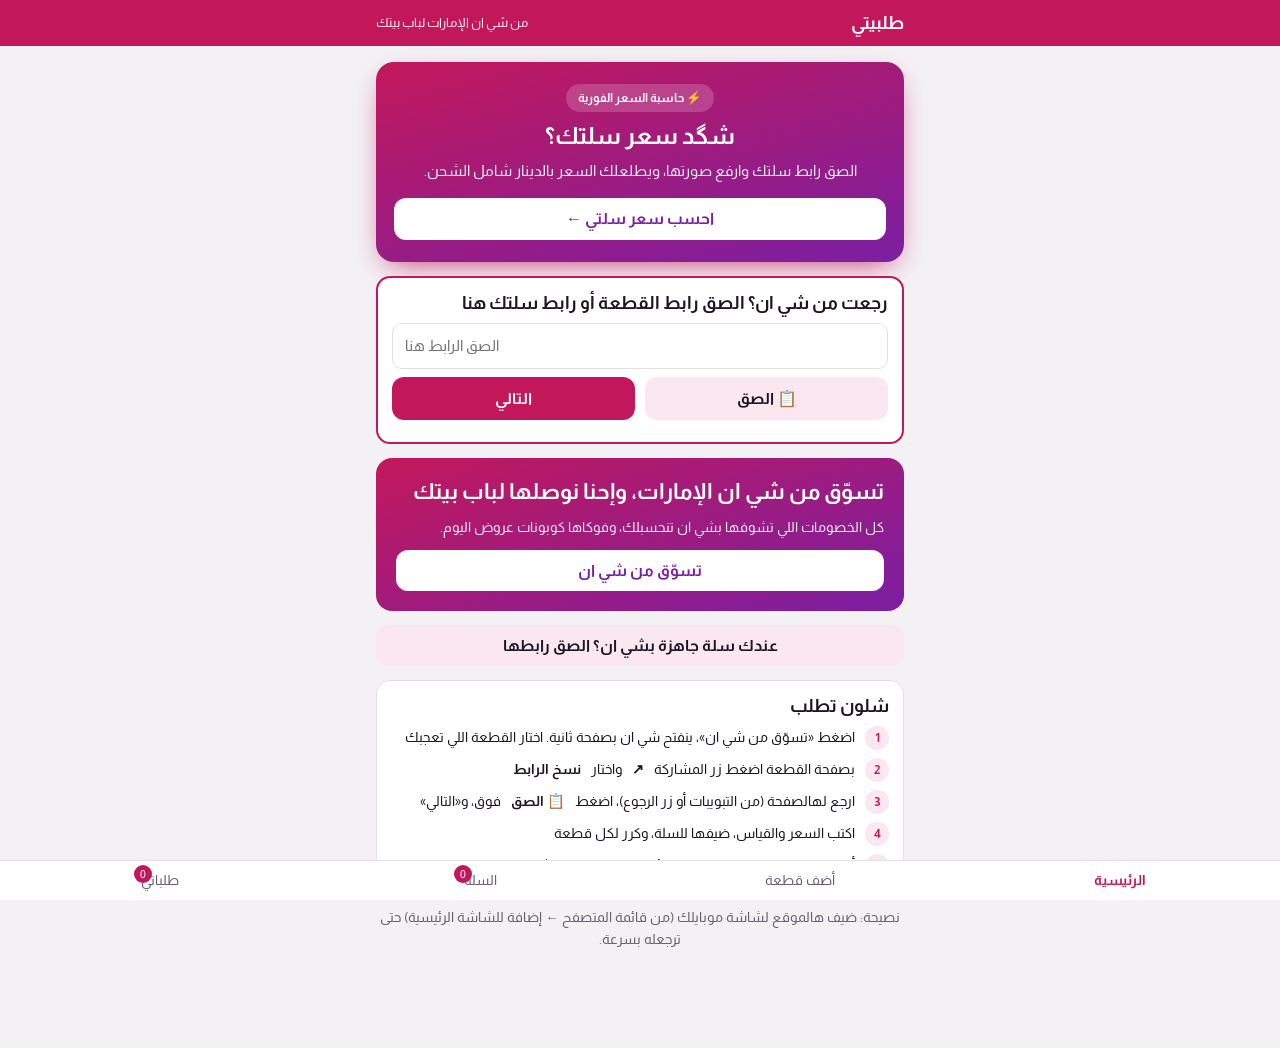
==== commit f026ad0e: "Instant price calculator screen: link + screenshot, loading steps, big total Co-Authored-By: Claude " ====
--- a/index.html
+++ b/index.html
@@ -9,7 +9,7 @@
 <link rel="manifest" href="manifest.json">
 <link rel="preconnect" href="https://fonts.googleapis.com">
 <link rel="stylesheet" href="https://fonts.googleapis.com/css2?family=Almarai:wght@400;700;800&display=swap">
-<link rel="stylesheet" href="style.css?v=8">
+<link rel="stylesheet" href="style.css?v=9">
 </head>
 <body>
 <header class="bar"><div class="container"><b id="shopName">طلبيتي</b><span style="font-size:.82rem;opacity:.9">من شي ان الإمارات لباب بيتك</span></div></header>
@@ -34,6 +34,7 @@
 let settings={rate_aed:410,shop_name:"طلبيتي",shein_url:"https://ar.shein.com/",whatsapp:""},coupons=[],orders=[];
 let cart=store.get("cart",[]),me=store.get("me",{name:"",phone:"",city:"",address:""}),codes=store.get("codes",[]);
 let tab="home",flash="",draft={},shipMode=store.get("ship","air");
+let calcStage="form",calcData={},calcErr="";
 
 // رابط مشارك من تطبيق شي ان (أندرويد) أو ?link=
 const qp=new URLSearchParams(location.search);
@@ -69,6 +70,23 @@
   img.onload=()=>{const M=1568,k=Math.min(1,M/Math.max(img.width,img.height)),cv=document.createElement("canvas");cv.width=Math.round(img.width*k);cv.height=Math.round(img.height*k);
     cv.getContext("2d").drawImage(img,0,0,cv.width,cv.height);URL.revokeObjectURL(u);res(cv.toDataURL("image/jpeg",0.85))};
   img.onerror=()=>{URL.revokeObjectURL(u);rej(new Error("img"))};img.src=u})}
+async function runQuote(){
+  calcData.link=(($("qLink")&&$("qLink").value)||calcData.link||"").trim();
+  const lm=calcData.link.match(LINK_RE);
+  if(!lm){calcErr="الصق رابط سلتك من شي ان.";render();return}
+  calcData.link=lm[0];
+  if(!calcData.imgData){calcErr="صوّر سلتك وبيها المجموع، وارفع الصورة.";render();return}
+  if(!db){calcErr="الموقع بعده مو مربوط، جرّب بعدين.";render();return}
+  calcErr="";calcStage="loading";render();scrollTo(0,0);
+  let i=0;const adv=()=>{const a=$("qs"+i);if(a){a.classList.remove("on");a.classList.add("done")}i++;const b=$("qs"+i);if(b)b.classList.add("on")};
+  const t1=setTimeout(adv,1500),t2=setTimeout(adv,3200);
+  let res=null;
+  try{const [{data,error}]=await Promise.all([db.functions.invoke("cart-price",{body:{image:calcData.imgData}}),new Promise(z=>setTimeout(z,1800))]);res=error?null:data}catch{}
+  clearTimeout(t1);clearTimeout(t2);
+  if(res&&res.ok&&res.read_id){calcData.read=res;calcStage="result"}
+  else{calcStage="form";calcErr=res&&res.nokey?"التسعير الفوري مو مفعّل بعد. أضف سلتك من «أضف قطعة» وصاحب الصفحة يسعّرها.":(res&&res.reason)||"ما كدرنا نقرا صورة سلتك. جرّب سكرين شوت أوضح وبيه المجموع."}
+  if(tab==="calc")render();
+}
 function tabs(){
   document.querySelectorAll("nav.tabs button").forEach(b=>b.setAttribute("aria-current",b.dataset.tab===tab));
   const cq=cart.reduce((a,c)=>a+c.qty,0);$("cartBadge").hidden=!cq;$("cartBadge").textContent=cq;
@@ -81,6 +99,8 @@
   const notice=!db?`<p class="err">الموقع بعده مو مربوط بقاعدة البيانات.</p>`:"";
   if(tab==="home"){
     el.innerHTML=`${notice}
+      <div class="pcal"><div class="top"><span class="chip">⚡ حاسبة السعر الفورية</span><h2>شگد سعر سلتك؟</h2><p>الصق رابط سلتك وارفع صورتها، ويطلعلك السعر بالدينار شامل الشحن.</p>
+        <button class="btn" type="button" id="goCalc" style="background:#fff;color:#7B1FA2;margin-top:6px">احسب سعر سلتي ←</button></div></div>
       ${IN_APP?"":`<div class="card" style="border:2px solid var(--accent)"><h3>رجعت من شي ان؟ الصق رابط القطعة أو رابط سلتك هنا</h3>
         <div class="field"><input id="hLink" class="ltr" inputmode="url" placeholder="الصق الرابط هنا" aria-label="رابط القطعة"></div>
         <div class="two"><button class="btn ghost" type="button" id="hPaste">📋 الصق</button><button class="btn" type="button" id="hNext">التالي</button></div>
@@ -102,9 +122,54 @@
       ${coupons.length?`<h3>عروض اليوم</h3>${coupons.map(c=>`<div class="coupon"><div><b>خصم ${+c.pct}%</b><p class="sub">${+c.min_aed?`على طلبك فوق ${aed(c.min_aed)}`:"على أي طلب"}</p></div><span class="pill new ltr">${esc(c.code)}</span></div>`).join("")}<p class="sub">ما تحتاج تكتب الكود، ينحسب وحده على طلبك.</p>`:""}
       ${IN_APP?"":`<p class="sub" style="text-align:center">نصيحة: ضيف هالموقع لشاشة موبايلك (من قائمة المتصفح ← إضافة للشاشة الرئيسية) حتى ترجعله بسرعة.</p>`}
       ${settings.whatsapp?`<p class="sub" style="text-align:center">عندك سؤال؟ واتساب: <a class="ltr" href="https://wa.me/${esc(settings.whatsapp)}" target="_blank" rel="noopener">${esc(settings.whatsapp)}</a></p>`:""}`;
-    $("goCart").onclick=()=>{draft={cart:true};go("add")};
+    $("goCart").onclick=()=>go("calc");
+    $("goCalc").onclick=()=>{calcErr="";go("calc")};
     if($("hPaste"))$("hPaste").onclick=async()=>{try{const t=await navigator.clipboard.readText();$("hLink").value=t;$("hErr").textContent=""}catch{$("hErr").textContent="المتصفح ما سمح. اضغط مطولاً بالخانة واختار لصق."}};
     if($("hNext"))$("hNext").onclick=()=>{const lm=$("hLink").value.match(LINK_RE);if(!lm){$("hErr").textContent="هذا مو رابط من شي ان. انسخه من زر المشاركة بصفحة القطعة.";return}draft={link:lm[0],cart:/cart|bag|share|سلة|السلة/i.test($("hLink").value)};go("add")};
+    return;
+  }
+  if(tab==="calc"){
+    const cur=c=>c==="USD"?"$":c==="AED"?"درهم":c;
+    if(calcStage==="loading"){
+      el.innerHTML=`<div class="loader"><div class="orb">🚚</div><h3>دنحضّر التسعيرة</h3><p class="sub">تاخذ من ٥ لـ ١٥ ثانية عادةً.</p><div class="bar"><i></i></div>
+        <div class="steps"><div class="s on" id="qs0"><span class="n">1</span>دنقرأ سلتك…</div><div class="s" id="qs1"><span class="n">2</span>دنحسب الشحن للعراق…</div><div class="s" id="qs2"><span class="n">3</span>دنحوّل الأسعار للدينار…</div></div></div>`;
+      return;
+    }
+    if(calcStage==="result"&&calcData.read){
+      const R=calcData.read,e=estimate(R.total_aed,R.pieces,"air"),dep=Math.round(e.total*(+settings.deposit_pct||0)/100/1000)*1000;
+      el.innerHTML=`<div class="pcal">
+        <div class="bigp"><span class="lbl">🛍️ سلتك · ${R.pieces} قطعة</span><span class="amt num">${iqd(e.total)}</span><span class="inc">السعر شامل كلشي — البضاعة والشحن والتوصيل</span></div>
+        <div class="rowbox">
+          <div class="q"><span>البضاعة${e.c?` <small class="sub">(بعد كوبون ${esc(e.c.code)} ${+e.c.pct}%)</small>`:""}</span><span class="num">${iqd(e.goods)}</span></div>
+          <div class="q"><span>الشحن للعراق ✈️</span><span class="num">${iqd(e.ship)}</span></div>
+          <div class="q"><span>خدمة الطلب</span><span class="num">${iqd(e.comm)}</span></div>
+          <div class="q"><span>التوصيل</span><span class="num">${iqd(e.del)}</span></div></div>
+        ${e.saved>0?`<div class="saved">وفّرت ${iqd(e.saved)} بالكوبون</div>`:""}
+        ${dep>0?`<div class="dep"><span>🏷️ العربون المطلوب</span><span class="num">${iqd(dep)}</span></div>`:""}
+        <p class="sub" style="text-align:center">قرينا من صورتك: ${R.pieces} قطعة بمجموع ${R.total} ${cur(R.currency)}. إذا الرقم غلط ارجع وارفع صورة أوضح.</p>
+        <button class="btn" type="button" id="qOrder">اطلبها هسه ←</button>
+        <button class="btn ghost" type="button" id="qAgain">احسب سلة ثانية</button></div>`;
+      $("qOrder").onclick=()=>{cart.push({link:calcData.link,name:`سلة شي ان كاملة (${R.pieces} قطعة)`,size:"—",qty:1,orig:R.total_aed,sale:R.total_aed,img:"",basket:true,count:R.pieces,read_id:R.read_id});
+        saveCart();shipMode="air";store.set("ship","air");calcData={};calcStage="form";go("cart")};
+      $("qAgain").onclick=()=>{calcData={};calcStage="form";calcErr="";render()};
+      return;
+    }
+    el.innerHTML=`<div class="pcal">
+      <div class="top"><span class="chip">⚡ حاسبة السعر الفورية</span><h2>شگد سعر سلتك؟</h2><p>بالدينار، شامل الشحن والتوصيل.</p></div>
+      <div class="card">
+        <div class="field"><label for="qLink">١) رابط سلتك من شي ان</label><input id="qLink" class="ltr" inputmode="url" placeholder="https://onelink.shein.com/..." value="${esc(calcData.link||"")}"></div>
+        <button class="btn ghost" type="button" id="qPaste">📋 الصق الرابط</button>
+        <label class="drop ${calcData.imgData?"has":""}" for="qImg"><span class="big">${calcData.imgData?"✓":"📷"}</span>
+          <span>${calcData.imgData?"انضافت صورة سلتك — اضغط حتى تغيّرها":"٢) صوّر سلتك (سكرين شوت) وبيها المجموع، وارفعها هنا"}</span></label>
+        <input id="qImg" type="file" accept="image/*" hidden>
+        ${calcErr?`<p class="err">${esc(calcErr)}</p>`:""}
+        <button class="btn" type="button" id="qGo">شوف السعر ←</button>
+        <p class="sub" style="text-align:center">🔒 ما نحتاج حسابك ولا الباسورد — بس رابط السلة وصورتها.</p></div>
+      <div class="card"><h3>شلون أنسخ رابط سلتي؟</h3><ol class="howto"><li>افتح تطبيق شي ان وروح للسلة</li><li>اضغط زر المشاركة ↗ واختار نسخ الرابط</li><li>الصقه فوك، وصوّر السلة وبيها المجموع</li></ol></div></div>`;
+    $("qPaste").onclick=async()=>{try{const t=await navigator.clipboard.readText(),u=t.match(LINK_RE);$("qLink").value=u?u[0]:t}catch{calcErr="المتصفح ما سمح. اضغط مطولاً بالخانة واختار لصق.";calcData.link=$("qLink").value;render()}};
+    $("qImg").onchange=async()=>{const f=$("qImg").files[0];if(!f)return;calcData.link=$("qLink").value;try{calcData.imgData=await shrink(f);calcErr=""}catch{calcErr="ما كدرنا نفتح الصورة، جرّب صورة ثانية."}render()};
+    $("qLink").onchange=$("qLink").onpaste=()=>setTimeout(()=>{const u=$("qLink").value.match(LINK_RE);if(u)$("qLink").value=u[0]},0);
+    $("qGo").onclick=()=>runQuote();
     return;
   }
   if(tab==="add"){
--- a/style.css
+++ b/style.css
@@ -71,3 +71,38 @@
 .opt{display:grid;gap:2px;text-align:center;padding:12px 8px;border-radius:12px;border:1.5px solid var(--line);background:var(--card);color:var(--ink);font:700 1rem var(--display);cursor:pointer}
 .opt small{font:400 .75rem var(--body);color:var(--mute)}
 .opt[aria-pressed="true"]{border-color:var(--accent);background:var(--soft);box-shadow:0 0 0 1px var(--accent)}
+
+/* شاشة التسعير الفوري بشكل بطاقة أنيقة */
+.pcal{display:grid;gap:16px}
+.pcal .top{background:linear-gradient(165deg,var(--accent),#7B1FA2);color:#fff;border-radius:18px;padding:22px 18px;display:grid;gap:8px;text-align:center;box-shadow:0 10px 30px -12px var(--accent)}
+.pcal .top h2{font-size:1.5rem}
+.pcal .top p{opacity:.92;font-size:.92rem}
+.pcal .top .chip{justify-self:center;background:rgba(255,255,255,.18);border-radius:999px;padding:4px 12px;font-size:.78rem;font-weight:600;display:inline-flex;gap:6px;align-items:center}
+.pcal .pstep{display:flex;gap:10px;align-items:flex-start;font-size:.9rem;color:var(--mute)}
+.pcal .pstep b{color:var(--accent)}
+.drop{border:2px dashed var(--line);border-radius:14px;padding:18px;text-align:center;color:var(--mute);cursor:pointer;display:grid;gap:6px;background:var(--card)}
+.drop.has{border-color:var(--ok);color:var(--ink)}
+.drop .big{font-size:1.6rem}
+/* لودر */
+.loader{display:grid;gap:22px;place-items:center;padding:30px 0;text-align:center}
+.loader .orb{width:92px;height:92px;border-radius:50%;background:radial-gradient(circle at 35% 30%,#fff3,transparent),var(--accent);display:grid;place-items:center;font-size:2.4rem;color:#fff;animation:pulse 1.4s ease-in-out infinite}
+@keyframes pulse{0%,100%{transform:scale(1);box-shadow:0 0 0 0 color-mix(in srgb,var(--accent) 45%,transparent)}50%{transform:scale(1.06);box-shadow:0 0 0 18px transparent}}
+.loader h3{font-size:1.2rem}
+.loader .bar{width:min(320px,80%);height:8px;border-radius:99px;background:var(--line);overflow:hidden}
+.loader .bar i{display:block;height:100%;width:30%;background:var(--accent);border-radius:99px;animation:slide 1.6s ease-in-out infinite}
+@keyframes slide{0%{margin-inline-start:-30%}100%{margin-inline-start:100%}}
+.steps{display:grid;gap:12px;width:min(340px,86%);text-align:start}
+.steps .s{display:flex;gap:10px;align-items:center;color:var(--mute);font-size:.95rem;transition:.3s}
+.steps .s .n{width:26px;height:26px;border-radius:50%;background:var(--line);color:var(--mute);display:grid;place-items:center;font-size:.8rem;font-weight:700;flex:none}
+.steps .s.on{color:var(--ink)}
+.steps .s.on .n{background:var(--accent);color:#fff}
+.steps .s.done .n{background:var(--ok);color:#fff}
+/* النتيجة: السعر الكلي كبير */
+.bigp{background:linear-gradient(165deg,color-mix(in srgb,var(--accent) 12%,var(--card)),var(--card));border:1px solid var(--line);border-radius:18px;padding:22px 18px;text-align:center;display:grid;gap:4px}
+.bigp .lbl{color:var(--mute);font-size:.85rem;display:inline-flex;gap:6px;align-items:center;justify-self:center}
+.bigp .amt{font:800 2.5rem/1.1 var(--display);color:var(--accent)}
+.bigp .inc{color:var(--mute);font-size:.82rem}
+.rowbox{background:var(--card);border:1px solid var(--line);border-radius:14px;padding:6px 14px}
+.rowbox .q{display:flex;justify-content:space-between;padding:9px 0;border-bottom:1px solid var(--line)}
+.rowbox .q:last-child{border-bottom:0}
+.dep{background:var(--soft);border-radius:12px;padding:12px 14px;display:flex;justify-content:space-between;align-items:center;color:var(--accent);font-weight:700}
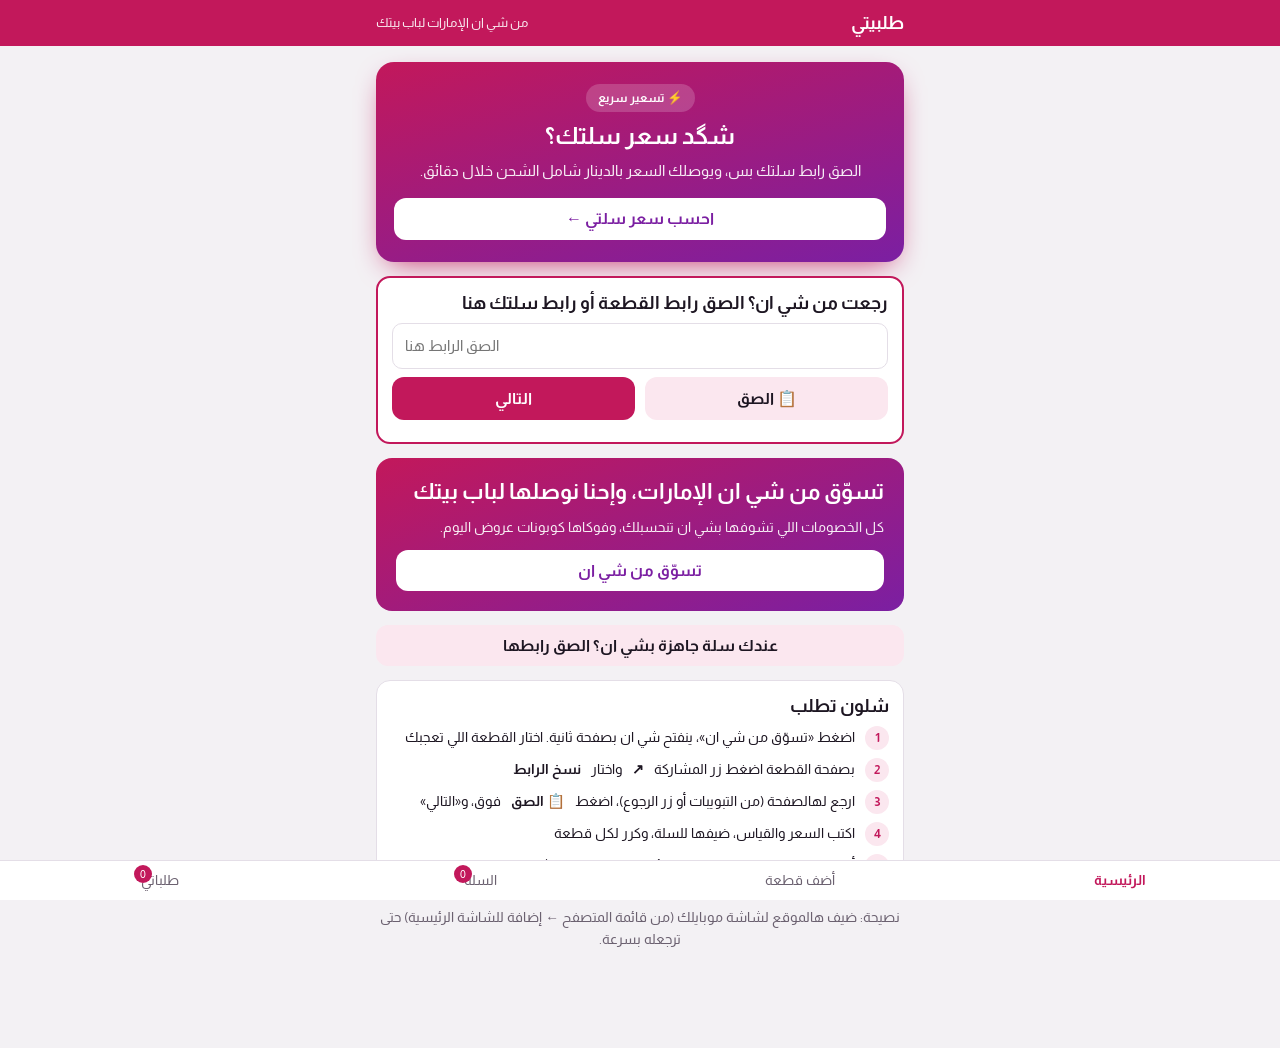
==== commit 12a3afa7: "Quick pricing: paste cart link, admin prices it, customer sees price live; WhatsApp alerts Co-Author" ====
--- a/index.html
+++ b/index.html
@@ -35,6 +35,9 @@
 let cart=store.get("cart",[]),me=store.get("me",{name:"",phone:"",city:"",address:""}),codes=store.get("codes",[]);
 let tab="home",flash="",draft={},shipMode=store.get("ship","air");
 let calcStage="form",calcData={},calcErr="";
+// طلب تسعير سريع: الزبون يلصق الرابط، حامد يسعّر، والسعر يطلع هنا لحاله
+let preq=store.get("preq",null),pollT=null;
+if(preq&&preq.code)calcStage=preq.priced?"priced":"waiting";
 
 // رابط مشارك من تطبيق شي ان (أندرويد) أو ?link=
 const qp=new URLSearchParams(location.search);
@@ -87,6 +90,35 @@
   else{calcStage="form";calcErr=res&&res.nokey?"التسعير الفوري مو مفعّل بعد. أضف سلتك من «أضف قطعة» وصاحب الصفحة يسعّرها.":(res&&res.reason)||"ما كدرنا نقرا صورة سلتك. جرّب سكرين شوت أوضح وبيه المجموع."}
   if(tab==="calc")render();
 }
+async function requestPrice(){
+  calcData.link=(($("qLink")&&$("qLink").value)||calcData.link||"").trim();
+  const lm=calcData.link.match(LINK_RE);
+  if(!lm){calcErr="الصق رابط سلتك من شي ان.";render();return}
+  if(!db){calcErr="الموقع بعده مو مربوط، جرّب بعدين.";render();return}
+  const ph=(($("qPhone")&&$("qPhone").value)||"").trim();
+  if(ph&&!/^(0?7\d{9}|9647\d{9})$/.test(ph.replace(/\D/g,""))){calcErr="اكتب رقم موبايل عراقي صحيح، أو خليه فارغ.";render();return}
+  if(ph){me.phone=ph;store.set("me",me)}
+  $("qGo").disabled=true;$("qGo").textContent="دا يرسل…";
+  const {data,error}=await db.rpc("request_price",{p_link:lm[0],p_phone:ph});
+  if(error){calcErr=error.message||"صار خطأ، جرّب مرة ثانية.";render();return}
+  const row=Array.isArray(data)?data[0]:data;
+  preq={code:row.code,link:lm[0],at:Date.now()};store.set("preq",preq);
+  calcErr="";calcData={};calcStage="waiting";render();scrollTo(0,0);startPoll();
+}
+async function checkPrice(){
+  if(!db||!preq||!preq.code||preq.priced)return;
+  const {data}=await db.rpc("check_price",{p_code:preq.code});
+  const r=Array.isArray(data)?data[0]:data;
+  if(!r){preq=null;store.set("preq",null);calcStage="form";stopPoll();if(tab==="calc")render();return}
+  if(r.status==="priced"&&!r.used){preq.priced={total_aed:+r.total_aed,pieces:+r.pieces};store.set("preq",preq);calcStage="priced";stopPoll();
+    try{navigator.vibrate&&navigator.vibrate([120,60,120])}catch{}
+    document.title="✓ وصل سعر سلتك";if(tab!=="calc")tab="calc";render();scrollTo(0,0)}
+  else if(r.status==="rejected"){calcErr=r.admin_note||"ما كدرنا نسعّر هالسلة. تأكد من الرابط أو راسلنا واتساب.";preq=null;store.set("preq",null);calcStage="form";stopPoll();if(tab==="calc")render()}
+  else if(r.used){preq=null;store.set("preq",null);calcStage="form";stopPoll()}
+}
+function startPoll(){stopPoll();pollT=setInterval(checkPrice,5000)}
+function stopPoll(){if(pollT){clearInterval(pollT);pollT=null}}
+document.addEventListener("visibilitychange",()=>{if(!document.hidden&&preq&&!preq.priced)checkPrice()});
 function tabs(){
   document.querySelectorAll("nav.tabs button").forEach(b=>b.setAttribute("aria-current",b.dataset.tab===tab));
   const cq=cart.reduce((a,c)=>a+c.qty,0);$("cartBadge").hidden=!cq;$("cartBadge").textContent=cq;
@@ -99,7 +131,7 @@
   const notice=!db?`<p class="err">الموقع بعده مو مربوط بقاعدة البيانات.</p>`:"";
   if(tab==="home"){
     el.innerHTML=`${notice}
-      <div class="pcal"><div class="top"><span class="chip">⚡ حاسبة السعر الفورية</span><h2>شگد سعر سلتك؟</h2><p>الصق رابط سلتك وارفع صورتها، ويطلعلك السعر بالدينار شامل الشحن.</p>
+      <div class="pcal"><div class="top"><span class="chip">⚡ تسعير سريع</span><h2>شگد سعر سلتك؟</h2><p>الصق رابط سلتك بس، ويوصلك السعر بالدينار شامل الشحن خلال دقائق.</p>
         <button class="btn" type="button" id="goCalc" style="background:#fff;color:#7B1FA2;margin-top:6px">احسب سعر سلتي ←</button></div></div>
       ${IN_APP?"":`<div class="card" style="border:2px solid var(--accent)"><h3>رجعت من شي ان؟ الصق رابط القطعة أو رابط سلتك هنا</h3>
         <div class="field"><input id="hLink" class="ltr" inputmode="url" placeholder="الصق الرابط هنا" aria-label="رابط القطعة"></div>
@@ -135,6 +167,34 @@
         <div class="steps"><div class="s on" id="qs0"><span class="n">1</span>دنقرأ سلتك…</div><div class="s" id="qs1"><span class="n">2</span>دنحسب الشحن للعراق…</div><div class="s" id="qs2"><span class="n">3</span>دنحوّل الأسعار للدينار…</div></div></div>`;
       return;
     }
+    if(calcStage==="waiting"&&preq){
+      el.innerHTML=`<div class="loader"><div class="orb">⏳</div><h3>سعرك يوصلك خلال دقائق</h3>
+        <p class="sub">وصلنا رابط سلتك، ونفتحها ونسعّرها هسه. خلي هالصفحة مفتوحة، والسعر يطلع هنا لحاله.</p><div class="bar"><i></i></div>
+        <p class="sub ltr" style="word-break:break-all;opacity:.7">${esc(preq.link)}</p>
+        ${settings.whatsapp?`<p class="sub">مستعجل؟ <a href="https://wa.me/${esc(waNum(settings.whatsapp))}?text=${encodeURIComponent("مرحبا، طلبت سعر سلة من الموقع، كود "+preq.code)}" target="_blank" rel="noopener">راسلنا واتساب</a></p>`:""}
+        <button class="btn ghost" type="button" id="qCancel">إلغاء وسلة ثانية</button></div>`;
+      $("qCancel").onclick=()=>{preq=null;store.set("preq",null);stopPoll();calcStage="form";render()};
+      if(!pollT)startPoll();
+      return;
+    }
+    if(calcStage==="priced"&&preq&&preq.priced){
+      const P=preq.priced,e=estimate(P.total_aed,P.pieces,"air"),dep=Math.round(e.total*(+settings.deposit_pct||0)/100/1000)*1000;
+      el.innerHTML=`<div class="pcal">
+        <div class="bigp"><span class="lbl">🛍️ سلتك · ${P.pieces} قطعة</span><span class="amt num">${iqd(e.total)}</span><span class="inc">السعر شامل كلشي — البضاعة والشحن والتوصيل</span></div>
+        <div class="rowbox">
+          <div class="q"><span>البضاعة${e.c?` <small class="sub">(بعد كوبون ${esc(e.c.code)} ${+e.c.pct}%)</small>`:""}</span><span class="num">${iqd(e.goods)}</span></div>
+          <div class="q"><span>الشحن للعراق ✈️</span><span class="num">${iqd(e.ship)}</span></div>
+          <div class="q"><span>خدمة الطلب</span><span class="num">${iqd(e.comm)}</span></div>
+          <div class="q"><span>التوصيل</span><span class="num">${iqd(e.del)}</span></div></div>
+        ${e.saved>0?`<div class="saved">وفّرت ${iqd(e.saved)} بالكوبون</div>`:""}
+        ${dep>0?`<div class="dep"><span>🏷️ العربون المطلوب</span><span class="num">${iqd(dep)}</span></div>`:""}
+        <button class="btn" type="button" id="qOrder">اطلبها هسه ←</button>
+        <button class="btn ghost" type="button" id="qAgain">احسب سلة ثانية</button></div>`;
+      $("qOrder").onclick=()=>{cart=cart.filter(i=>i.req!==preq.code);cart.push({link:preq.link,name:`سلة شي ان كاملة (${P.pieces} قطعة)`,size:"—",qty:1,orig:P.total_aed,sale:P.total_aed,img:"",basket:true,count:P.pieces,req:preq.code});
+        saveCart();shipMode="air";store.set("ship","air");calcStage="form";go("cart")};
+      $("qAgain").onclick=()=>{preq=null;store.set("preq",null);calcData={};calcStage="form";calcErr="";render()};
+      return;
+    }
     if(calcStage==="result"&&calcData.read){
       const R=calcData.read,e=estimate(R.total_aed,R.pieces,"air"),dep=Math.round(e.total*(+settings.deposit_pct||0)/100/1000)*1000;
       el.innerHTML=`<div class="pcal">
@@ -155,21 +215,23 @@
       return;
     }
     el.innerHTML=`<div class="pcal">
-      <div class="top"><span class="chip">⚡ حاسبة السعر الفورية</span><h2>شگد سعر سلتك؟</h2><p>بالدينار، شامل الشحن والتوصيل.</p></div>
+      <div class="top"><span class="chip">⚡ تسعير سريع</span><h2>شگد سعر سلتك؟</h2><p>الصق رابط سلتك بس، وسعرك بالدينار (شامل الشحن والتوصيل) يوصلك هنا خلال دقائق.</p></div>
       <div class="card">
-        <div class="field"><label for="qLink">١) رابط سلتك من شي ان</label><input id="qLink" class="ltr" inputmode="url" placeholder="https://onelink.shein.com/..." value="${esc(calcData.link||"")}"></div>
+        <div class="field"><label for="qLink">رابط سلتك من شي ان</label><input id="qLink" class="ltr" inputmode="url" placeholder="https://onelink.shein.com/..." value="${esc(calcData.link||"")}"></div>
         <button class="btn ghost" type="button" id="qPaste">📋 الصق الرابط</button>
-        <label class="drop ${calcData.imgData?"has":""}" for="qImg"><span class="big">${calcData.imgData?"✓":"📷"}</span>
-          <span>${calcData.imgData?"انضافت صورة سلتك — اضغط حتى تغيّرها":"٢) صوّر سلتك (سكرين شوت) وبيها المجموع، وارفعها هنا"}</span></label>
-        <input id="qImg" type="file" accept="image/*" hidden>
+        <div class="field"><label for="qPhone">رقم موبايلك (اختياري، حتى نراسلك إذا احتجنا)</label><input id="qPhone" class="ltr" inputmode="tel" placeholder="07xx xxx xxxx" value="${esc(me.phone||"")}"></div>
+        <details ${calcData.imgData?"open":""}><summary class="sub" style="cursor:pointer">📷 عندك صورة سلتك وبيها المجموع؟ ارفعها وشوف السعر فوراً</summary>
+          <label class="drop ${calcData.imgData?"has":""}" for="qImg"><span class="big">${calcData.imgData?"✓":"📷"}</span>
+            <span>${calcData.imgData?"انضافت صورة سلتك — اضغط حتى تغيّرها":"ارفع سكرين شوت للسلة وبيها المجموع"}</span></label>
+          <input id="qImg" type="file" accept="image/*" hidden></details>
         ${calcErr?`<p class="err">${esc(calcErr)}</p>`:""}
-        <button class="btn" type="button" id="qGo">شوف السعر ←</button>
-        <p class="sub" style="text-align:center">🔒 ما نحتاج حسابك ولا الباسورد — بس رابط السلة وصورتها.</p></div>
-      <div class="card"><h3>شلون أنسخ رابط سلتي؟</h3><ol class="howto"><li>افتح تطبيق شي ان وروح للسلة</li><li>اضغط زر المشاركة ↗ واختار نسخ الرابط</li><li>الصقه فوك، وصوّر السلة وبيها المجموع</li></ol></div></div>`;
+        <button class="btn" type="button" id="qGo">${calcData.imgData?"شوف السعر ←":"اطلب السعر ←"}</button>
+        <p class="sub" style="text-align:center">🔒 ما نحتاج حسابك ولا الباسورد — بس رابط السلة.</p></div>
+      <div class="card"><h3>شلون أنسخ رابط سلتي؟</h3><ol class="howto"><li>افتح تطبيق شي ان وروح للسلة</li><li>اضغط زر المشاركة ↗ واختار نسخ الرابط</li><li>الصقه فوك واضغط «اطلب السعر»</li></ol></div></div>`;
     $("qPaste").onclick=async()=>{try{const t=await navigator.clipboard.readText(),u=t.match(LINK_RE);$("qLink").value=u?u[0]:t}catch{calcErr="المتصفح ما سمح. اضغط مطولاً بالخانة واختار لصق.";calcData.link=$("qLink").value;render()}};
     $("qImg").onchange=async()=>{const f=$("qImg").files[0];if(!f)return;calcData.link=$("qLink").value;try{calcData.imgData=await shrink(f);calcErr=""}catch{calcErr="ما كدرنا نفتح الصورة، جرّب صورة ثانية."}render()};
     $("qLink").onchange=$("qLink").onpaste=()=>setTimeout(()=>{const u=$("qLink").value.match(LINK_RE);if(u)$("qLink").value=u[0]},0);
-    $("qGo").onclick=()=>runQuote();
+    $("qGo").onclick=()=>calcData.imgData?runQuote():requestPrice();
     return;
   }
   if(tab==="add"){
@@ -225,11 +287,11 @@
   if(tab==="cart"){
     if(!cart.length){el.innerHTML=`<p class="empty">السلة فارغة. ارجع لشي ان واختار اللي يعجبك.</p><button class="btn ghost" type="button" id="goAdd">أضف قطعة</button>`;$("goAdd").onclick=()=>go("add");return}
     const sale=cart.reduce((a,i)=>a+i.sale*i.qty,0),orig=cart.reduce((a,i)=>a+i.orig*i.qty,0),c=bestCoupon(sale);
-    const allP=cart.every(i=>i.basket&&i.read_id&&i.sale>0),pcs=cart.reduce((a,i)=>a+(i.basket?+i.count||1:i.qty),0);
+    const allP=cart.every(i=>i.basket&&(i.read_id||i.req)&&i.sale>0),pcs=cart.reduce((a,i)=>a+(i.basket?+i.count||1:i.qty),0);
     const nextC=coupons.filter(x=>+x.min_aed>sale).sort((a,b)=>a.min_aed-b.min_aed)[0];
     el.innerHTML=`${flash?`<div class="toast">${flash}</div>`:""}<h3>سلتك</h3>
       ${cart.map((i,k)=>`<div class="line"><div class="h">${i.img?`<img src="${esc(i.img)}" alt="" style="width:48px;height:48px;object-fit:cover;border-radius:8px;flex:none">`:""}<b style="flex:1">${esc(i.name)}</b><button type="button" data-k="${k}" aria-label="احذف">✕</button></div>
-        ${i.basket?`<p class="sub">${i.count} قطعة</p>${i.read_id&&i.sale>0?`<p class="num"><b>${aed(i.sale)}</b></p>`:`<p class="sub">حامد يفتح سلتك ويسعّرها</p>`}</div>`:`<p class="sub">${esc(i.size)} · العدد ${i.qty}</p>${!(i.orig>0)?`<p class="sub">حامد يسعّرها</p></div>`:`
+        ${i.basket?`<p class="sub">${i.count} قطعة</p>${(i.read_id||i.req)&&i.sale>0?`<p class="num"><b>${aed(i.sale)}</b></p>`:`<p class="sub">حامد يفتح سلتك ويسعّرها</p>`}</div>`:`<p class="sub">${esc(i.size)} · العدد ${i.qty}</p>${!(i.orig>0)?`<p class="sub">حامد يسعّرها</p></div>`:`
         <p class="num">${i.sale<i.orig?`<s>${aed(i.orig*i.qty)}</s> `:""}<b>${aed(i.sale*i.qty)}</b>${i.sale<i.orig?` <span class="save">-${Math.round((1-i.sale/i.orig)*100)}%</span>`:""}</p></div>`}`}`).join("")}
       ${allP?`<h3>سعرك النهائي</h3>${estBox(estimate(sale,pcs,shipMode))}`:sale>0?`<div class="quote"><div class="q"><span>المجموع التقريبي للبضاعة</span><span class="num">${aed(sale)}</span></div>
         ${c?`<div class="q d"><span>كوبون ${esc(c.code)} (${+c.pct}%)</span><span class="num">-${aed(sale*c.pct/100)}</span></div>`:""}
@@ -263,6 +325,7 @@
       if(error&&/function|schema cache/i.test(error.message||""))({data,error}=await db.rpc("place_order",{...args,p_note:(args.p_note+" · شحن "+(shipMode==="sea"?"بحري":"جوي")).trim()}));
       if(error){$("err").textContent=error.message||"صار خطأ، جرّب مرة ثانية.";$("send").disabled=false;$("send").textContent="أرسل طلبي";return}
       const row=Array.isArray(data)?data[0]:data;codes.push(row.code);store.set("codes",codes);
+      if(preq&&cart.some(i=>i.req===preq.code)){preq=null;store.set("preq",null);calcStage="form"}
       cart=[];saveCart();await loadOrders();const placed=orders.find(o=>o.code===row.code);
       flash=placed&&placed.status==="accepted"?`تم تأكيد طلبك ✓ رقم الطلب ${row.id}. راح نتواصل وياك.`:`انرسل طلبك. رقم الطلب ${row.id}، ونرجعلك بالسعر قريباً.`;go("orders");
       // بعد ما ينحفظ بالنظام نفتح الواتساب برسالة جاهزة
@@ -315,7 +378,9 @@
   if(s.data){settings=s.data;$("shopName").textContent=settings.shop_name;document.title=settings.shop_name}
   if(c.data)coupons=c.data;
   await loadOrders();render();
-}
+  if(preq&&!preq.priced){checkPrice();startPoll()}
+}
+if(preq&&preq.code&&tab==="home")tab="calc";
 document.querySelector("nav.tabs").onclick=async e=>{const b=e.target.closest("button");if(!b)return;if(b.dataset.tab==="orders")await loadOrders();go(b.dataset.tab)};
 boot();
 </script>
